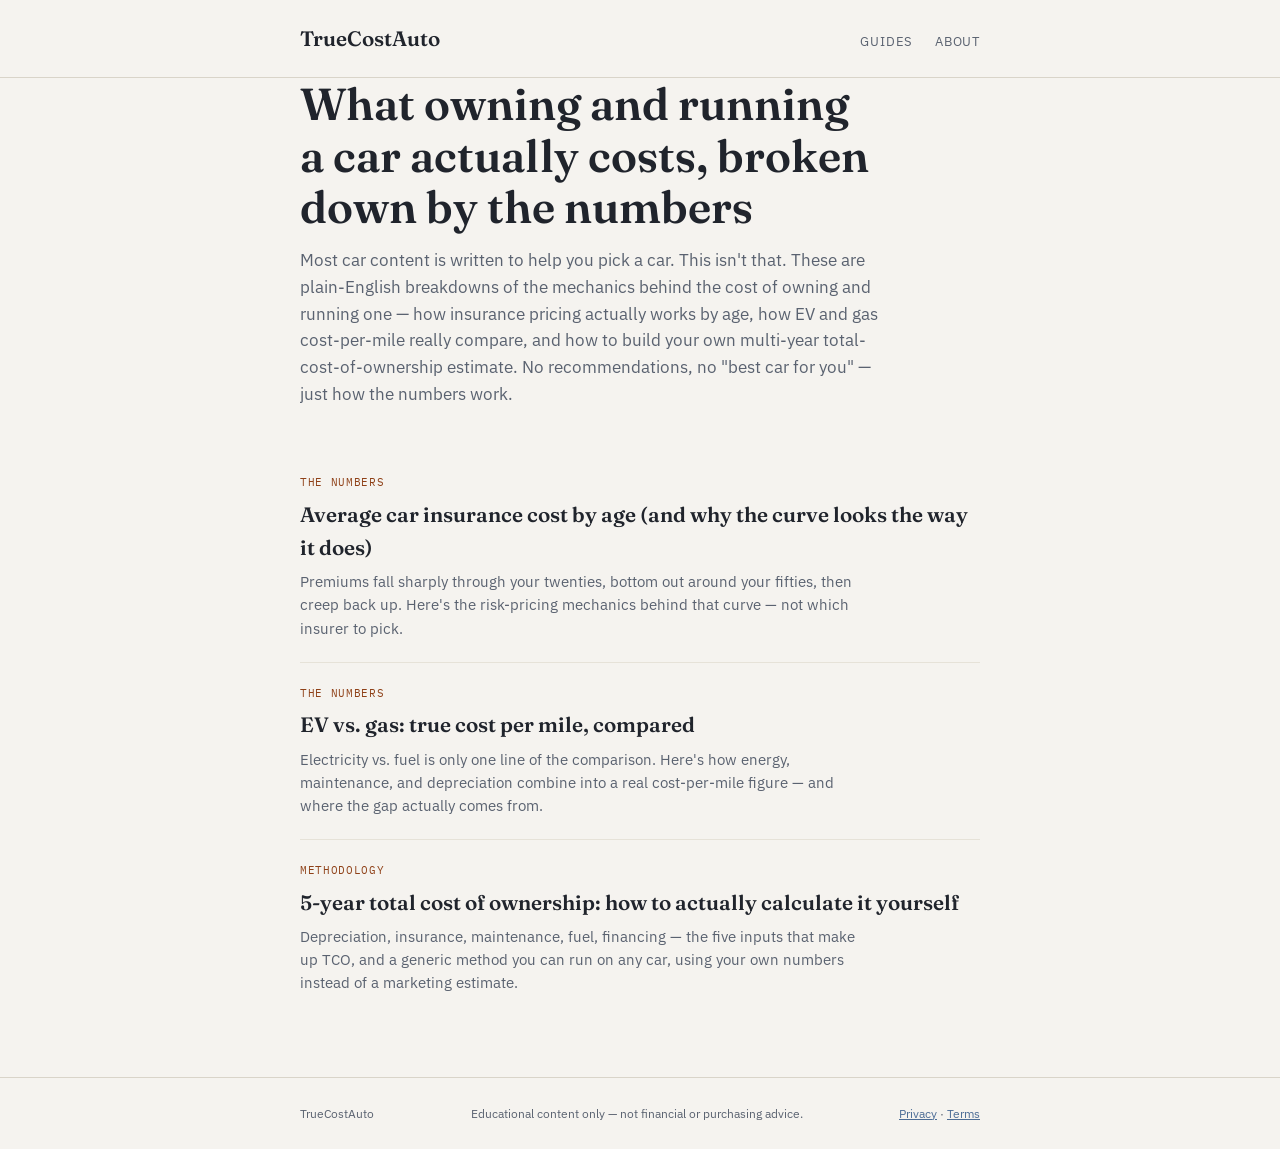
==== index.html @ 87134c17 "Update index.html" ====
<!doctype html>
<html lang="en">
<head>
<!-- Auto Ads placeholder — replace ca-pub-0000000000000000 with the real AdSense publisher ID once the account exists -->
<script async src="https://pagead2.googlesyndication.com/pagead/js/adsbygoogle.js?client=ca-pub-0000000000000000" crossorigin="anonymous"></script>
<meta charset="utf-8">
<meta name="viewport" content="width=device-width, initial-scale=1">
<title>TrueCostAuto — what owning and running a car actually costs</title>
<meta name="description" content="Plain-English, data-driven breakdowns of what owning and running a car actually costs — insurance by age, EV vs. gas cost per mile, and 5-year total cost of ownership. No hype, no recommendations.">
<link rel="canonical" href="https://kelvorixai.github.io/truecostauto/">
<meta property="og:title" content="TrueCostAuto — what owning and running a car actually costs">
<meta property="og:description" content="Plain-English, data-driven breakdowns of what owning and running a car actually costs — insurance by age, EV vs. gas cost per mile, and 5-year total cost of ownership.">
<meta property="og:type" content="website">
<meta property="og:url" content="https://kelvorixai.github.io/truecostauto/">
<link rel="preconnect" href="https://fonts.googleapis.com">
<link rel="preconnect" href="https://fonts.gstatic.com" crossorigin>
<link href="https://fonts.googleapis.com/css2?family=Fraunces:opsz,wght@9..144,500;9..144,600&family=IBM+Plex+Sans:wght@400;500;600&family=IBM+Plex+Mono:wght@400;500&display=swap" rel="stylesheet">
<link rel="stylesheet" href="style.css">
</head>
<body>

<header class="site">
  <div class="wrap">
    <a class="brand" href="index.html">TrueCostAuto</a>
    <nav class="site">
      <a href="index.html">Guides</a>
      <a href="about.html">About</a>
    </nav>
  </div>
</header>

<main class="wrap">
  <div class="hero">
    <h1>What owning and running a car actually costs, broken down by the numbers</h1>
    <p>Most car content is written to help you pick a car. This isn't that. These are plain-English breakdowns of the mechanics behind the cost of owning and running one — how insurance pricing actually works by age, how EV and gas cost-per-mile really compare, and how to build your own multi-year total-cost-of-ownership estimate. No recommendations, no "best car for you" — just how the numbers work.</p>
  </div>

  <div class="post-list">

    <div class="post-card">
      <span class="tag">The Numbers</span>
      <a class="title" href="articles/car-insurance-cost-by-age.html">Average car insurance cost by age (and why the curve looks the way it does)</a>
      <p>Premiums fall sharply through your twenties, bottom out around your fifties, then creep back up. Here's the risk-pricing mechanics behind that curve — not which insurer to pick.</p>
    </div>

    <div class="post-card">
      <span class="tag">The Numbers</span>
      <a class="title" href="articles/ev-vs-gas-cost-per-mile.html">EV vs. gas: true cost per mile, compared</a>
      <p>Electricity vs. fuel is only one line of the comparison. Here's how energy, maintenance, and depreciation combine into a real cost-per-mile figure — and where the gap actually comes from.</p>
    </div>

    <div class="post-card">
      <span class="tag">Methodology</span>
      <a class="title" href="articles/5-year-total-cost-of-ownership.html">5-year total cost of ownership: how to actually calculate it yourself</a>
      <p>Depreciation, insurance, maintenance, fuel, financing — the five inputs that make up TCO, and a generic method you can run on any car, using your own numbers instead of a marketing estimate.</p>
    </div>

  </div>
</main>

<footer class="site">
  <div class="wrap">
    <span>TrueCostAuto</span>
    <span>Educational content only — not financial or purchasing advice.</span>
    <span><a href="privacy.html">Privacy</a> · <a href="terms.html">Terms</a></span>
  </div>
</footer>

</body>
</html>
---- style.css ----
:root{
  --ink:#20242c;
  --ink-soft:#5a6270;
  --paper:#f5f3ef;
  --paper-raised:#ece7dd;
  --rust:#b1531f;
  --rust-strong:#8f4118;
  --slate:#3d5a80;
  --slate-soft:#4d6d96;
  --line:#d9d4c9;
  --line-soft:#e6e2d8;
}
@media (prefers-color-scheme: dark){
  :root{
    --ink:#e8e6e0;
    --ink-soft:#a8adb8;
    --paper:#14171d;
    --paper-raised:#1c212b;
    --rust:#e08a4f;
    --rust-strong:#f0a066;
    --slate:#7fa0d0;
    --slate-soft:#6f95c8;
    --line:#2c3038;
    --line-soft:#22262e;
  }
}
*{box-sizing:border-box;}
html{ text-size-adjust:100%; }
body{
  margin:0;
  background:var(--paper);
  color:var(--ink);
  font-family:"IBM Plex Sans", ui-sans-serif, system-ui, sans-serif;
  line-height:1.6;
}
a{ color:var(--slate-soft); }
h1,h2,h3{ font-family:"Fraunces", Georgia, serif; font-weight:600; text-wrap:balance; line-height:1.15; }
.wrap{ max-width:720px; margin:0 auto; padding:0 20px; }

header.site{ border-bottom:1px solid var(--line); padding-block:22px; }
header.site .wrap{ display:flex; align-items:baseline; justify-content:space-between; flex-wrap:wrap; gap:10px; }
.brand{ font-family:"Fraunces", serif; font-weight:600; font-size:1.3rem; text-decoration:none; color:var(--ink); }
nav.site a{ font-size:13px; text-transform:uppercase; letter-spacing:.06em; color:var(--ink-soft); text-decoration:none; margin-left:18px; }
nav.site a:hover{ color:var(--slate-soft); }

main{ padding-block:48px; }

.hero h1{ font-size:clamp(2rem,5vw,2.8rem); margin:0 0 14px; }
.hero p{ color:var(--ink-soft); max-width:58ch; font-size:1.05rem; margin:0; }

.post-list{ margin-top:44px; display:flex; flex-direction:column; }
.post-card{ padding-block:22px; border-top:1px solid var(--line-soft); display:flex; flex-direction:column; gap:6px; }
.post-card:first-child{ border-top:none; }
.post-card .tag{ font-family:"IBM Plex Mono", monospace; font-size:11px; text-transform:uppercase; letter-spacing:.06em; color:var(--rust-strong); }
.post-card a.title{ font-family:"Fraunces", serif; font-size:1.3rem; font-weight:600; color:var(--ink); text-decoration:none; }
.post-card a.title:hover{ color:var(--slate-soft); }
.post-card p{ margin:0; color:var(--ink-soft); font-size:14.5px; max-width:62ch; }

article.post header.meta{ margin-bottom:8px; }
article.post .tag{ font-family:"IBM Plex Mono", monospace; font-size:11px; text-transform:uppercase; letter-spacing:.06em; color:var(--rust-strong); }
article.post h1{ font-size:clamp(1.8rem,4.5vw,2.5rem); margin:10px 0 8px; }
article.post .dek{ color:var(--ink-soft); font-size:1.05rem; max-width:60ch; margin:0 0 34px; }
article.post .content{ max-width:68ch; font-size:16px; }
article.post .content h2{ font-size:1.3rem; margin:36px 0 12px; }
article.post .content p{ margin:0 0 18px; }
article.post .content ul,article.post .content ol{ margin:0 0 18px; padding-left:22px; }
article.post .content li{ margin-bottom:8px; }
article.post .content table{ width:100%; border-collapse:collapse; margin:0 0 24px; font-size:14.5px; }
article.post .content th{ text-align:left; font-size:11px; text-transform:uppercase; letter-spacing:.05em; color:var(--ink-soft); font-weight:500; padding:0 12px 8px 0; border-bottom:1px solid var(--line); }
article.post .content td{ padding:10px 12px 10px 0; border-bottom:1px solid var(--line-soft); vertical-align:top; }

.disclaimer{ margin-top:40px; padding:16px 18px; background:var(--paper-raised); border-left:3px solid var(--rust); font-size:13px; color:var(--ink-soft); }

footer.site{ border-top:1px solid var(--line); margin-top:60px; padding-block:26px; }
footer.site .wrap{ display:flex; justify-content:space-between; flex-wrap:wrap; gap:10px; font-size:12px; color:var(--ink-soft); }

@media (max-width:480px){
  nav.site a{ margin-left:12px; }
}
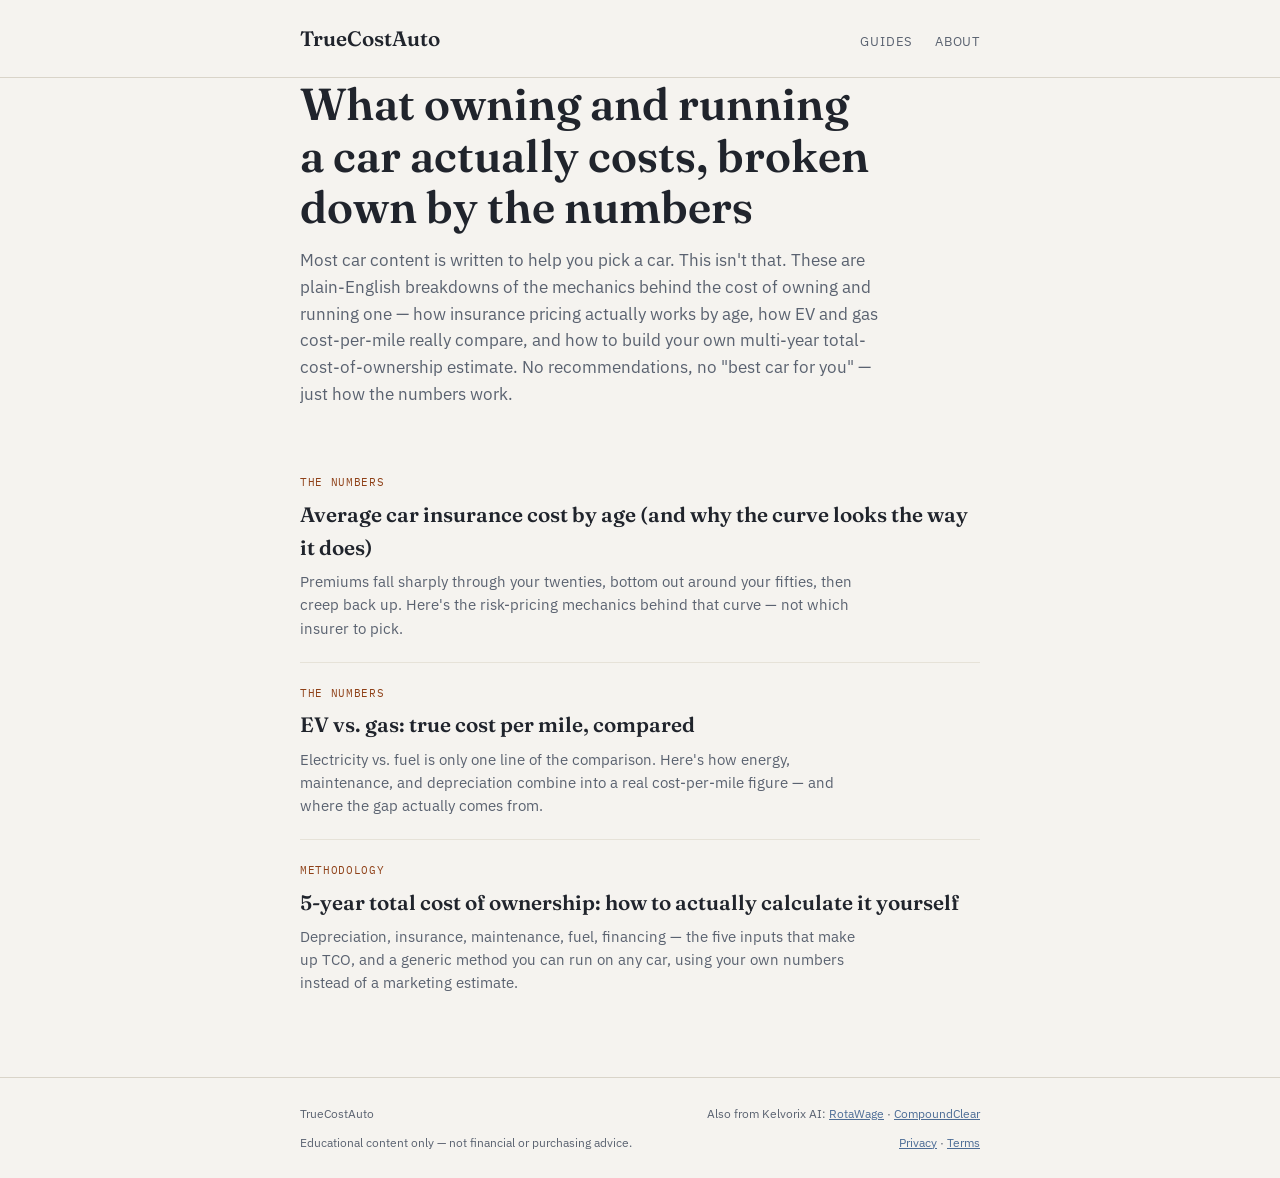
==== commit 6258b67a: "Update index.html" ====
--- a/index.html
+++ b/index.html
@@ -2,7 +2,7 @@
 <html lang="en">
 <head>
 <!-- Auto Ads placeholder — replace ca-pub-0000000000000000 with the real AdSense publisher ID once the account exists -->
-<script async src="https://pagead2.googlesyndication.com/pagead/js/adsbygoogle.js?client=ca-pub-0000000000000000" crossorigin="anonymous"></script>
+<script async src="https://pagead2.googlesyndication.com/pagead/js/adsbygoogle.js?client=ca-pub-6051499531677717" crossorigin="anonymous"></script>
 <meta charset="utf-8">
 <meta name="viewport" content="width=device-width, initial-scale=1">
 <title>TrueCostAuto — what owning and running a car actually costs</title>
@@ -61,6 +61,7 @@
 <footer class="site">
   <div class="wrap">
     <span>TrueCostAuto</span>
+    <span>Also from Kelvorix AI: <a href="https://kelvorixai.github.io/">RotaWage</a> · <a href="https://kelvorixai.github.io/compound-clear/">CompoundClear</a></span>
     <span>Educational content only — not financial or purchasing advice.</span>
     <span><a href="privacy.html">Privacy</a> · <a href="terms.html">Terms</a></span>
   </div>
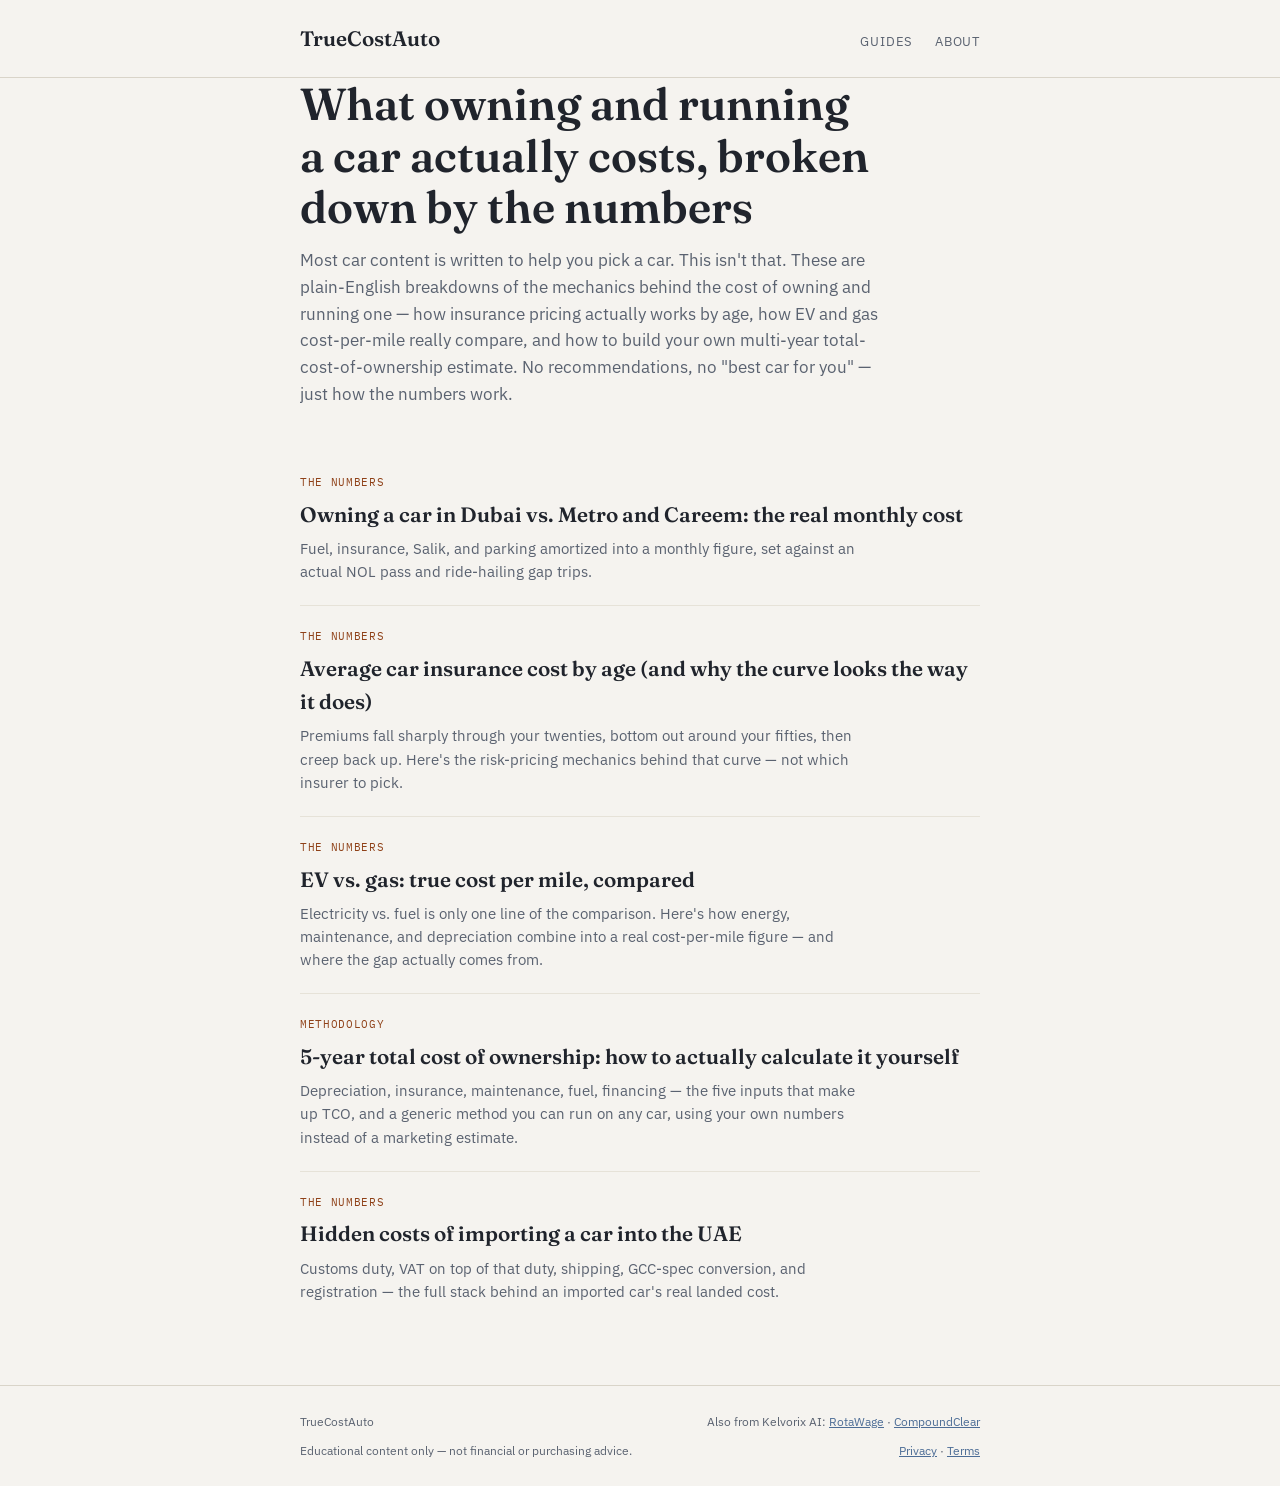
==== commit 7a1c64a0: "Update index.html" ====
--- a/index.html
+++ b/index.html
@@ -1,7 +1,6 @@
 <!doctype html>
 <html lang="en">
 <head>
-<!-- Auto Ads placeholder — replace ca-pub-0000000000000000 with the real AdSense publisher ID once the account exists -->
 <script async src="https://pagead2.googlesyndication.com/pagead/js/adsbygoogle.js?client=ca-pub-6051499531677717" crossorigin="anonymous"></script>
 <meta charset="utf-8">
 <meta name="viewport" content="width=device-width, initial-scale=1">
@@ -39,6 +38,12 @@
 
     <div class="post-card">
       <span class="tag">The Numbers</span>
+      <a class="title" href="articles/car-ownership-vs-public-transport-dubai.html">Owning a car in Dubai vs. Metro and Careem: the real monthly cost</a>
+      <p>Fuel, insurance, Salik, and parking amortized into a monthly figure, set against an actual NOL pass and ride-hailing gap trips.</p>
+    </div>
+
+    <div class="post-card">
+      <span class="tag">The Numbers</span>
       <a class="title" href="articles/car-insurance-cost-by-age.html">Average car insurance cost by age (and why the curve looks the way it does)</a>
       <p>Premiums fall sharply through your twenties, bottom out around your fifties, then creep back up. Here's the risk-pricing mechanics behind that curve — not which insurer to pick.</p>
     </div>
@@ -55,6 +60,12 @@
       <p>Depreciation, insurance, maintenance, fuel, financing — the five inputs that make up TCO, and a generic method you can run on any car, using your own numbers instead of a marketing estimate.</p>
     </div>
 
+    <div class="post-card">
+      <span class="tag">The Numbers</span>
+      <a class="title" href="articles/hidden-costs-importing-car-uae.html">Hidden costs of importing a car into the UAE</a>
+      <p>Customs duty, VAT on top of that duty, shipping, GCC-spec conversion, and registration — the full stack behind an imported car's real landed cost.</p>
+    </div>
+
   </div>
 </main>
 
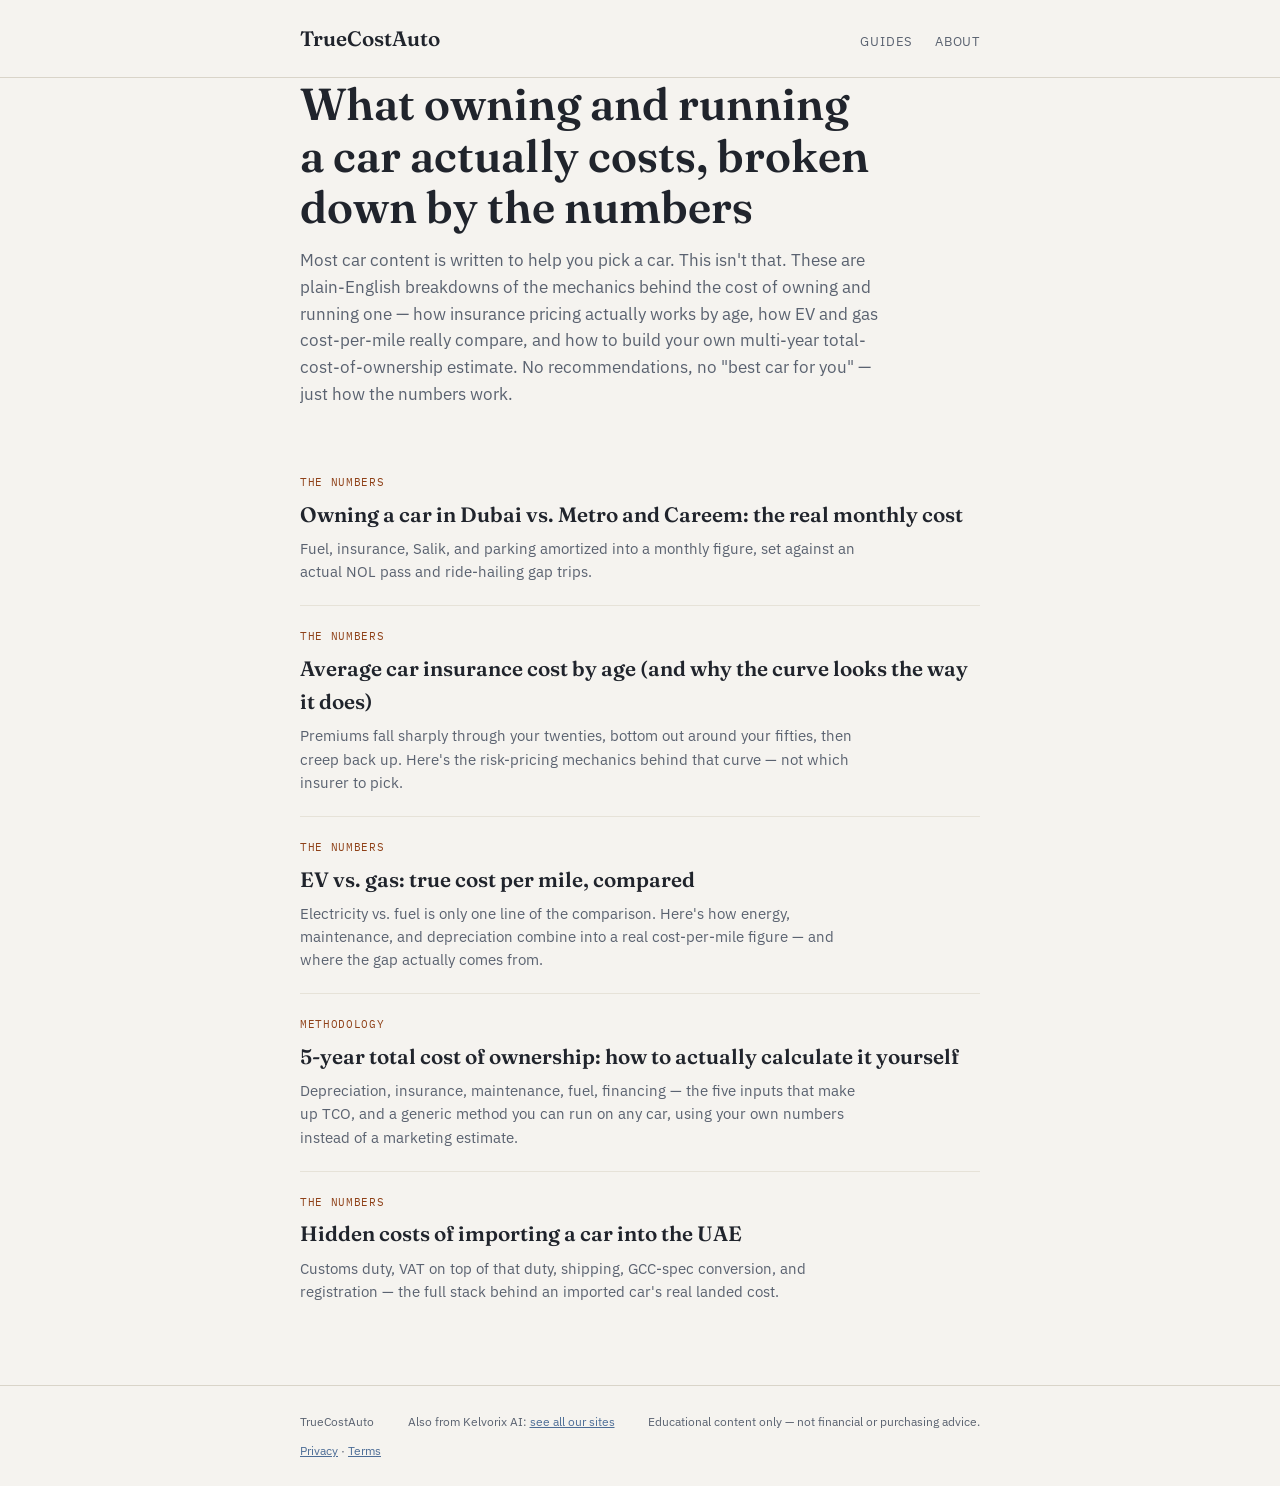
==== commit 934c2372: "Update index.html" ====
--- a/index.html
+++ b/index.html
@@ -72,7 +72,7 @@
 <footer class="site">
   <div class="wrap">
     <span>TrueCostAuto</span>
-    <span>Also from Kelvorix AI: <a href="https://kelvorixai.github.io/">RotaWage</a> · <a href="https://kelvorixai.github.io/compound-clear/">CompoundClear</a></span>
+    <span>Also from Kelvorix AI: <a href="https://kelvorixai.github.io/">see all our sites</a></span>
     <span>Educational content only — not financial or purchasing advice.</span>
     <span><a href="privacy.html">Privacy</a> · <a href="terms.html">Terms</a></span>
   </div>
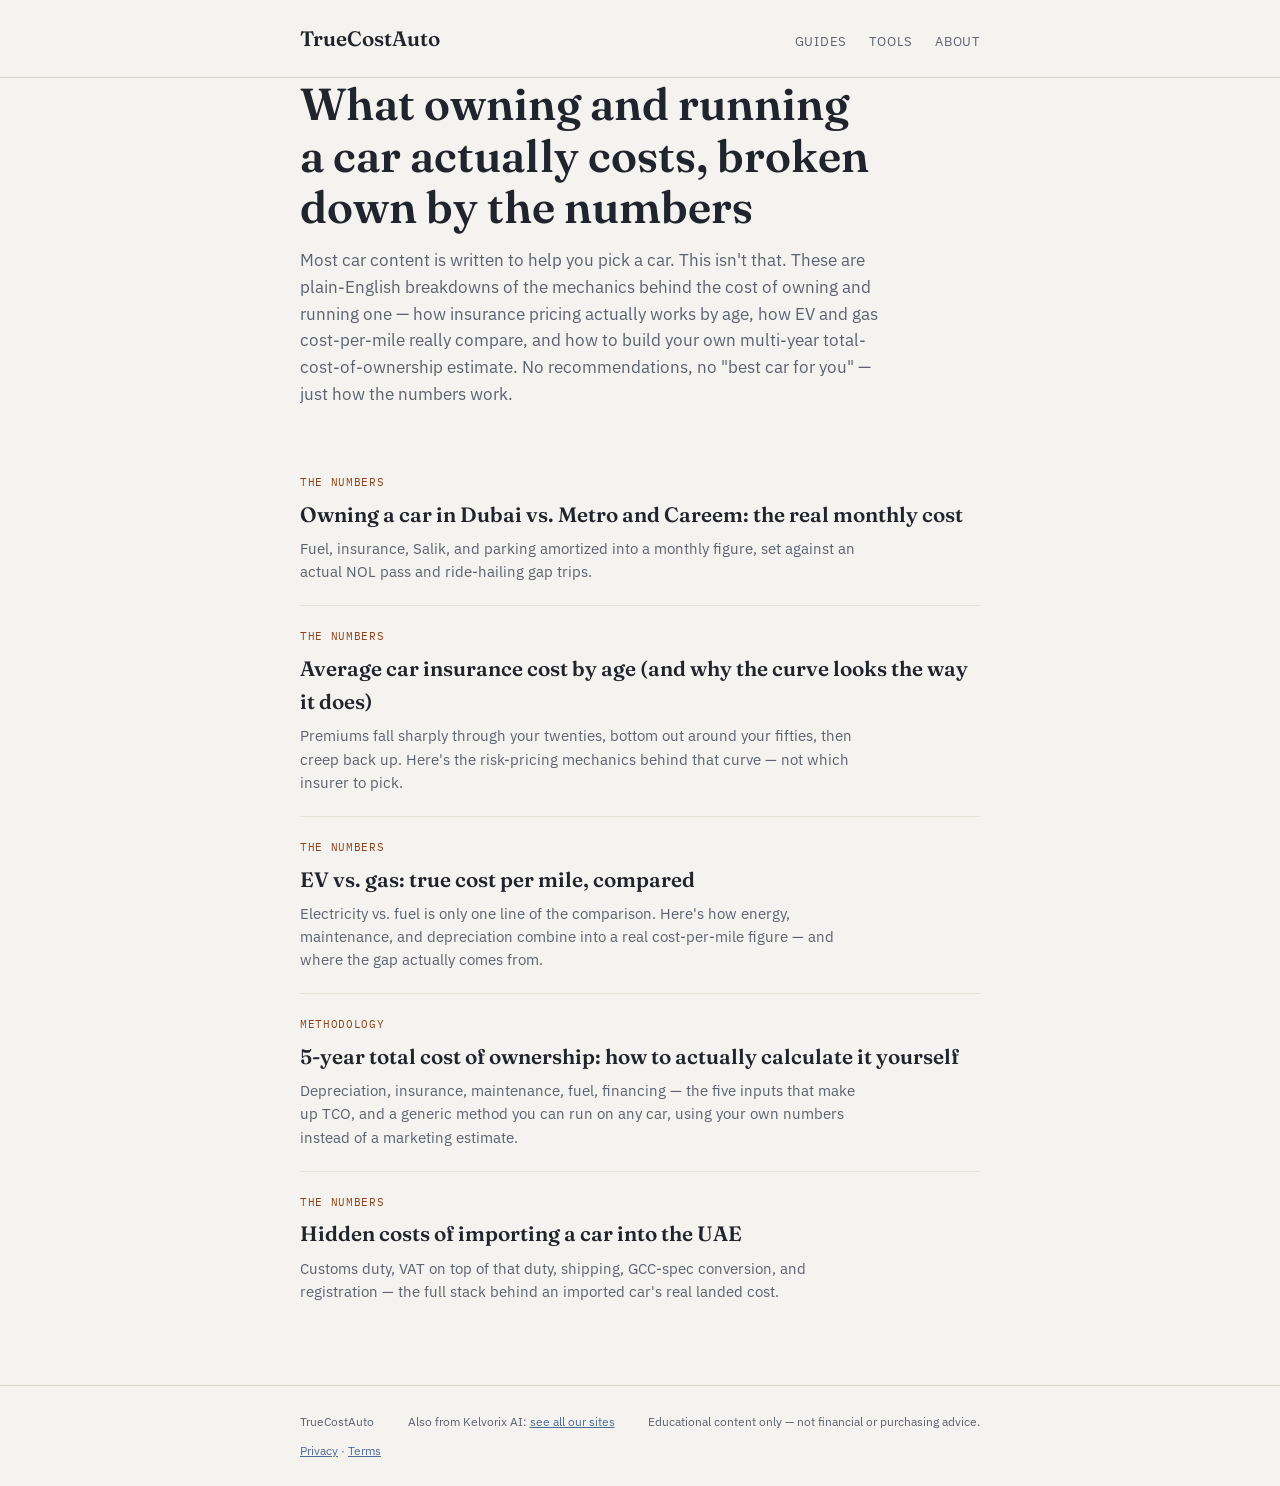
==== commit cf939bc9: "Update index.html" ====
--- a/index.html
+++ b/index.html
@@ -23,6 +23,7 @@
     <a class="brand" href="index.html">TrueCostAuto</a>
     <nav class="site">
       <a href="index.html">Guides</a>
+      <a href="tools/index.html">Tools</a>
       <a href="about.html">About</a>
     </nav>
   </div>
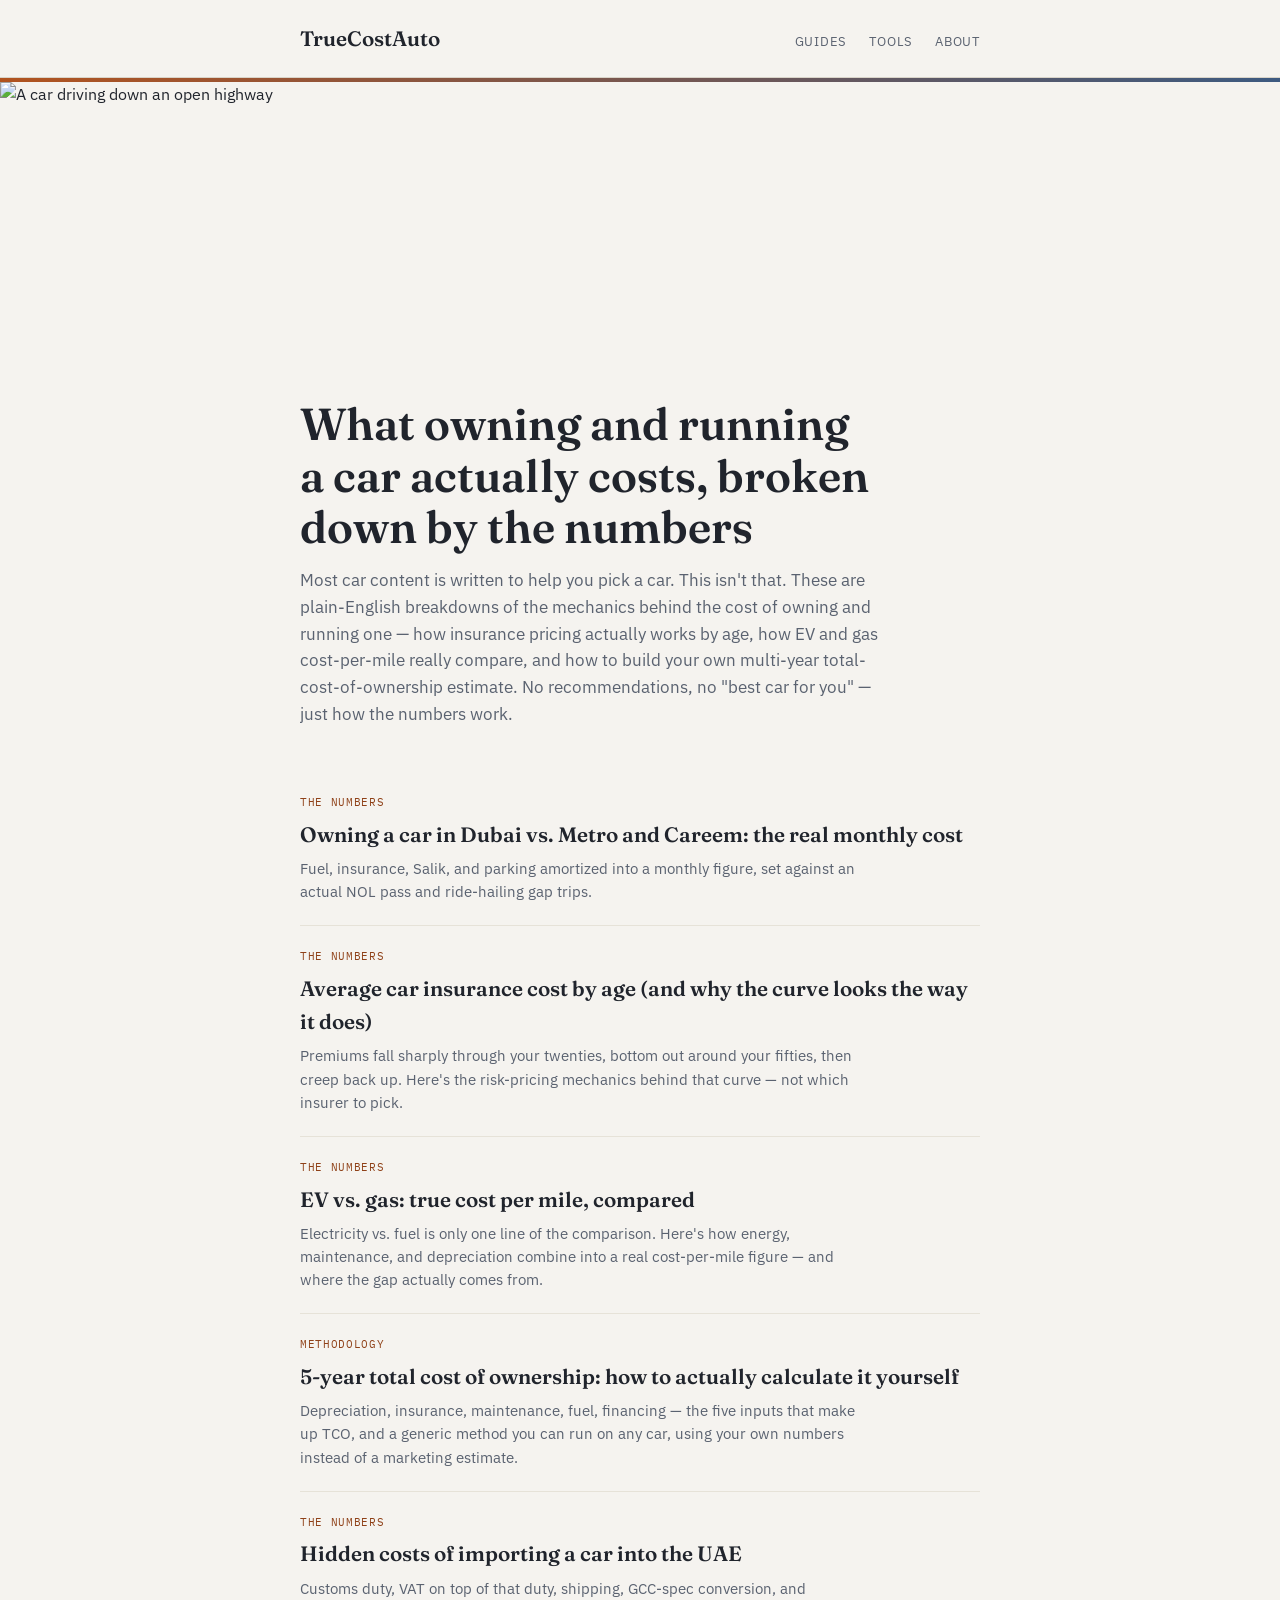
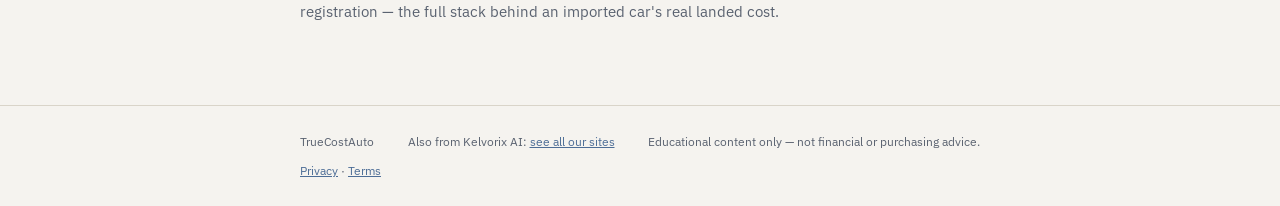
==== commit 344948ea: "Add hero photo banner to homepage" ====
--- a/index.html
+++ b/index.html
@@ -15,6 +15,33 @@
 <link rel="preconnect" href="https://fonts.gstatic.com" crossorigin>
 <link href="https://fonts.googleapis.com/css2?family=Fraunces:opsz,wght@9..144,500;9..144,600&family=IBM+Plex+Sans:wght@400;500;600&family=IBM+Plex+Mono:wght@400;500&display=swap" rel="stylesheet">
 <link rel="stylesheet" href="style.css">
+<style>
+  .hero-photo{
+    position:relative;
+    width:100vw;
+    margin-left:calc(50% - 50vw);
+    height:320px;
+    overflow:hidden;
+  }
+  .hero-photo-bar{
+    height:4px;
+    background:linear-gradient(90deg, var(--rust), var(--slate));
+  }
+  .hero-photo img{
+    width:100%; height:100%;
+    object-fit:cover;
+    display:block;
+  }
+  .hero-photo::after{
+    content:"";
+    position:absolute; left:0; right:0; bottom:0; height:65%;
+    background:linear-gradient(to bottom, transparent, var(--paper));
+    pointer-events:none;
+  }
+  @media (max-width:600px){
+    .hero-photo{ height:200px; }
+  }
+</style>
 </head>
 <body>
 
@@ -28,6 +55,10 @@
     </nav>
   </div>
 </header>
+<div class="hero-photo">
+  <div class="hero-photo-bar"></div>
+  <img src="https://images.unsplash.com/photo-1501300140941-6c556d26c1b9?auto=format&fit=crop&w=1600&q=70" alt="A car driving down an open highway" loading="eager">
+</div>
 
 <main class="wrap">
   <div class="hero">
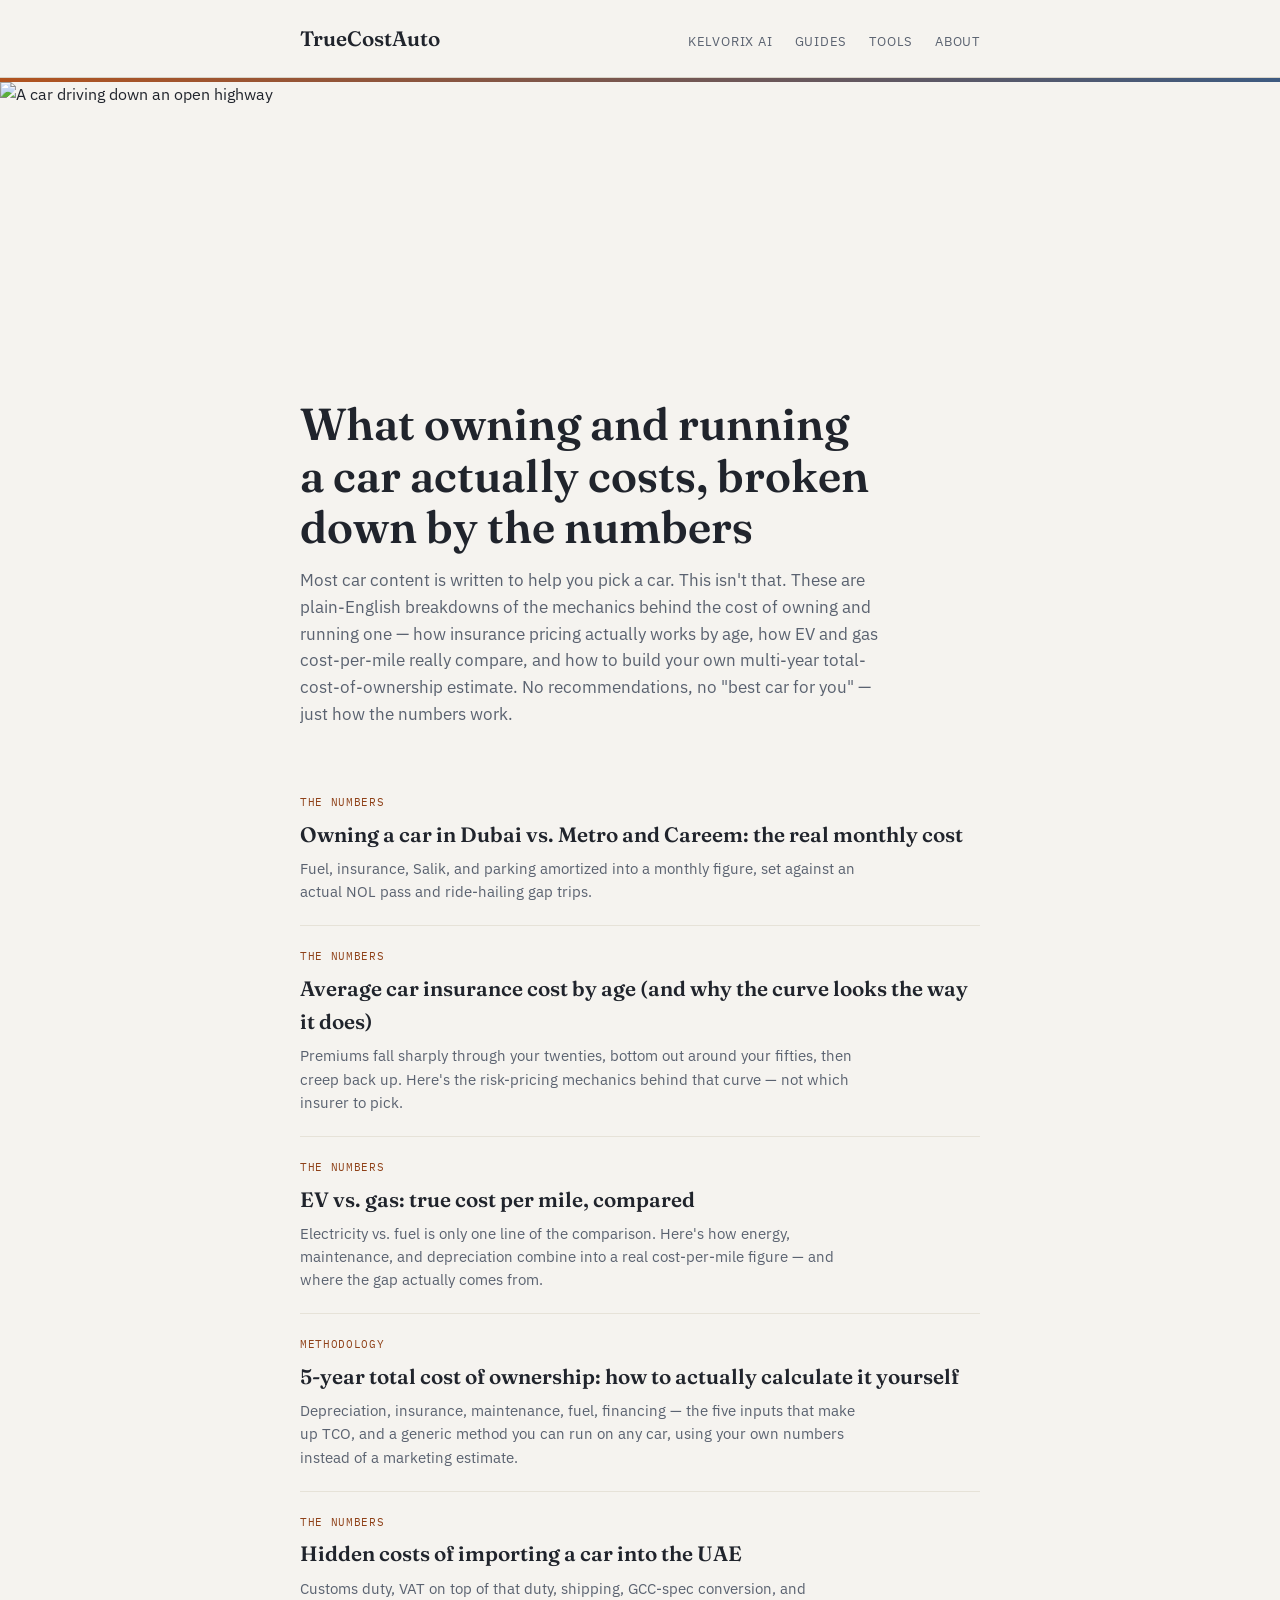
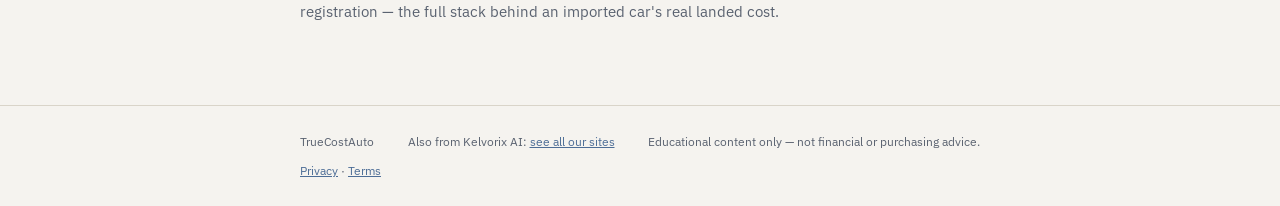
==== commit dcb338de: "Add Kelvorix AI nav link back to the hub on every page" ====
--- a/index.html
+++ b/index.html
@@ -49,6 +49,7 @@
   <div class="wrap">
     <a class="brand" href="index.html">TrueCostAuto</a>
     <nav class="site">
+      <a href="https://kelvorixai.github.io/">Kelvorix AI</a>
       <a href="index.html">Guides</a>
       <a href="tools/index.html">Tools</a>
       <a href="about.html">About</a>
